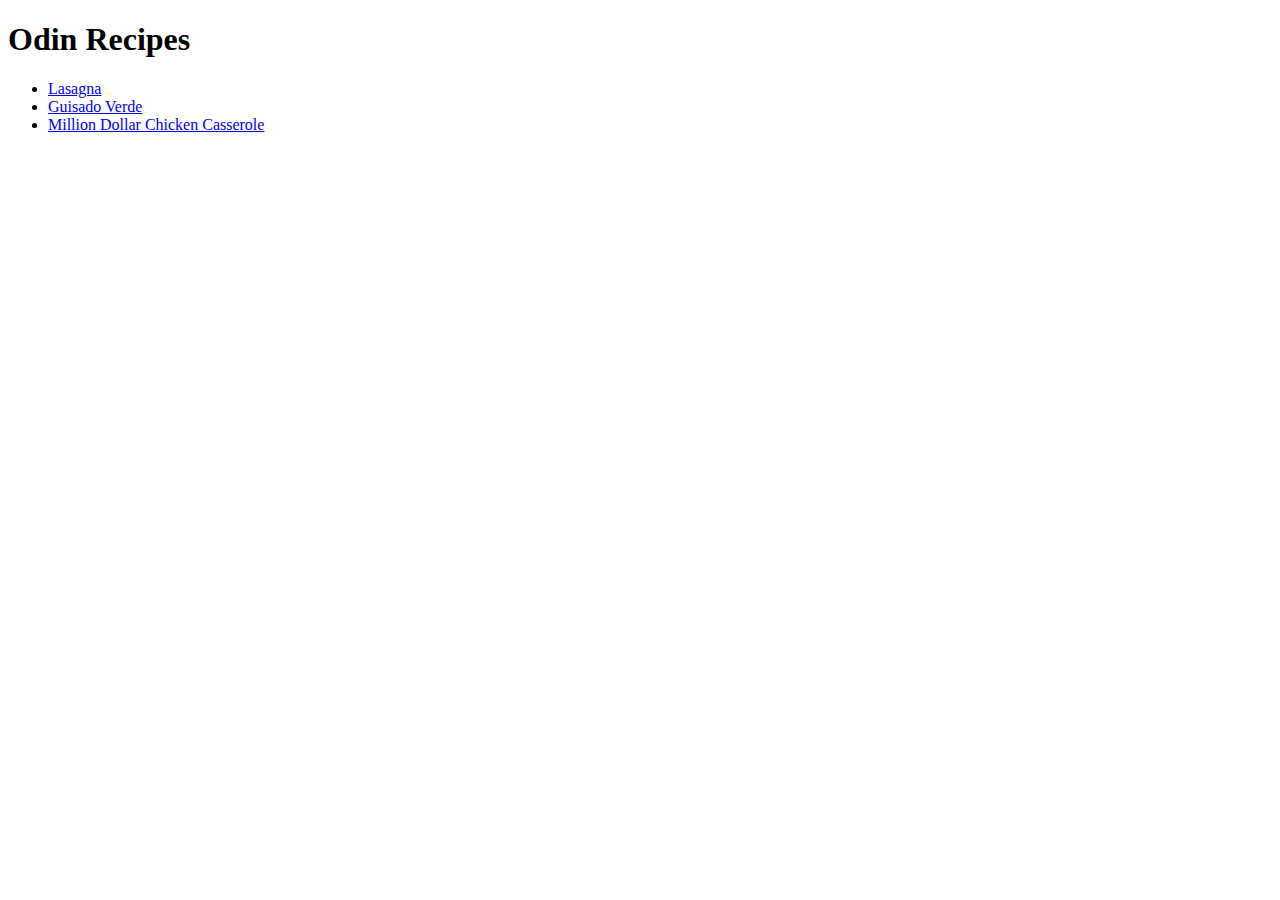
==== index.html @ b507db7c "Added html pages, images and updated the index" ====
<!DOCTYPE html>
<html lang="en">
<head>
    <meta charset="UTF-8">
    <meta http-equiv="X-UA-Compatible" content="IE=edge">
    <meta name="viewport" content="width=device-width, initial-scale=1.0">
    <title>Recipes</title>
</head>
<body>
    <h1>Odin Recipes</h1>
    <ul>
        <li><a href="recipes/lasagna.html">Lasagna</a></li>
        <li><a href="recipes/guisado.html">Guisado Verde</a></li>
        <li><a href="recipes/chicken.html">Million Dollar Chicken Casserole</a></li>
    </ul>
    
</body>
</html>
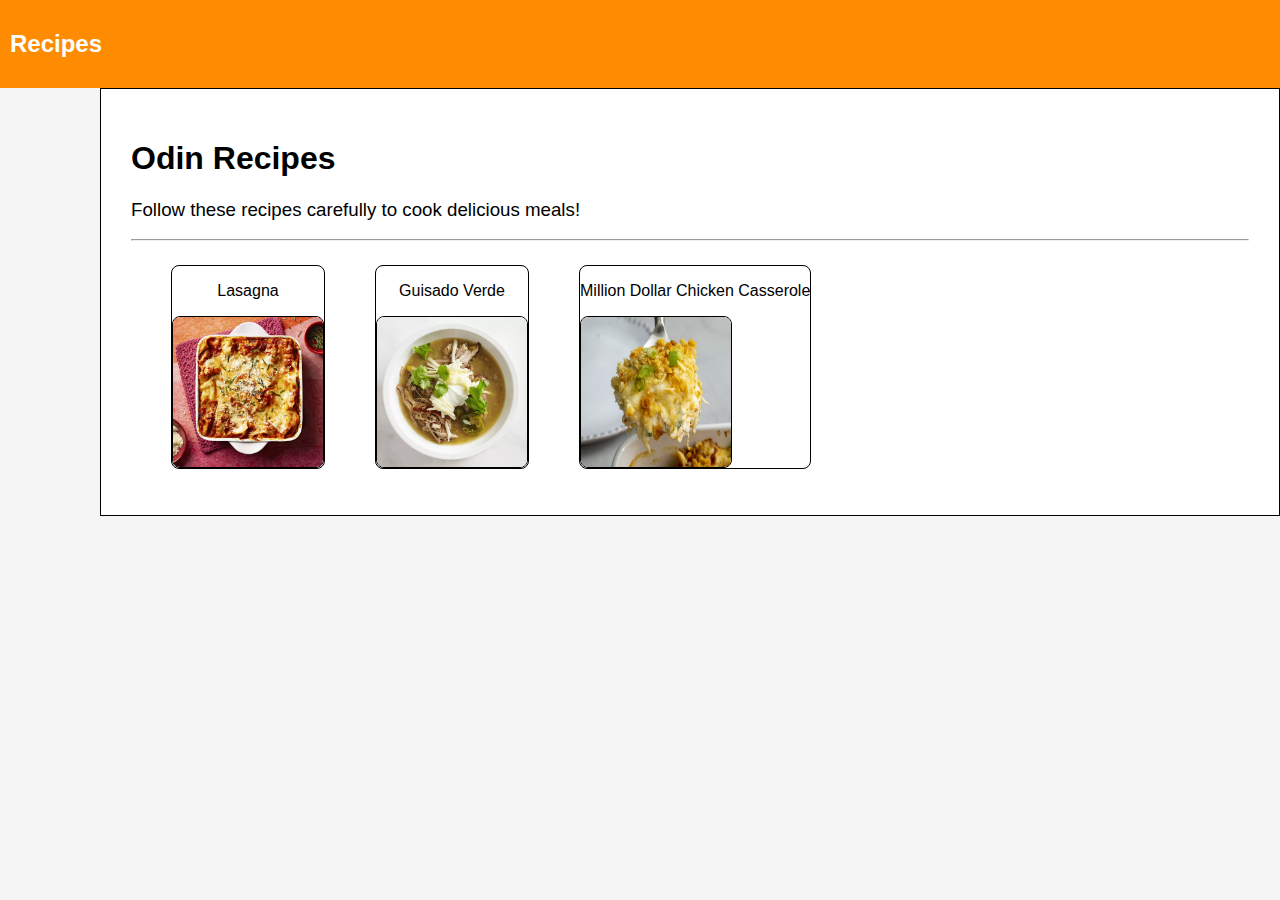
==== commit 931aa345: "Added styles.css and stylized index" ====
--- a/index.html
+++ b/index.html
@@ -1,18 +1,46 @@
 <!DOCTYPE html>
 <html lang="en">
+
 <head>
     <meta charset="UTF-8">
     <meta http-equiv="X-UA-Compatible" content="IE=edge">
     <meta name="viewport" content="width=device-width, initial-scale=1.0">
     <title>Recipes</title>
+    <link rel="stylesheet" href="/styles/styles.css">
 </head>
+
 <body>
-    <h1>Odin Recipes</h1>
-    <ul>
-        <li><a href="recipes/lasagna.html">Lasagna</a></li>
-        <li><a href="recipes/guisado.html">Guisado Verde</a></li>
-        <li><a href="recipes/chicken.html">Million Dollar Chicken Casserole</a></li>
-    </ul>
-    
+    <div class="bar">
+        <h2>Recipes</h2>
+    </div>
+    <div class="main">
+        <h1>Odin Recipes</h1>
+        <h3 style="font-weight:normal;">Follow these recipes carefully to cook delicious meals!</h3>
+        <hr>
+        <div>
+            <ul class="recipeList">
+                <li>
+                    <a href="recipes/lasagna.html" class="recipeItem">
+                        <p>Lasagna</p> 
+                        <img src="../images/lasagna.jpg" width="150" height="150">
+                    </a>
+                </li>
+                <li>
+                    <a href="recipes/guisado.html" class="recipeItem">
+                        <p>Guisado Verde</p>
+                        <img src="../images/guisado.jpg" width="150" height="150">
+                    </a>
+                </li>
+                <li>
+                    <a href="recipes/chicken.html" class="recipeItem">
+                        <p>Million Dollar Chicken Casserole</p> 
+                        <img src="../images/chicken.jpg" width="150" height="150">
+                    </a>
+                </li>
+            </ul>
+        </div>
+    </div>
+
 </body>
+
 </html>--- a/styles/styles.css
+++ b/styles/styles.css
@@ -0,0 +1,51 @@
+body {
+    margin: 0;
+    padding: 0;
+    background-color: rgb(245,245,245);
+    font-family: Arial, Helvetica, sans-serif;
+}
+
+.main {
+    padding: 30px;
+    margin-left: 100px;
+    background-color: white;
+    border: solid 1px black;
+}
+
+.bar {
+    background-color: darkorange;
+    color: white;
+    width:100%;
+    padding: 10px;
+    
+}
+
+.recipeList {
+    display: inline-grid;
+    grid-template-columns: auto auto auto auto;
+    column-gap: 50px;
+    list-style-type: none;
+}
+
+.recipeList li {
+    color: red;
+    padding: auto; 
+    border: solid 1px black;
+    border-radius: 8px;
+}
+
+.recipeItem {
+    display: grid;  
+    color: black;
+    text-decoration: none;
+    text-align: center;
+}
+
+.recipeItem img {
+    border: solid 1px black;
+    border-radius: 8px;
+}
+
+.recipeItem img:hover {
+    transform: scale(1.1); 
+  }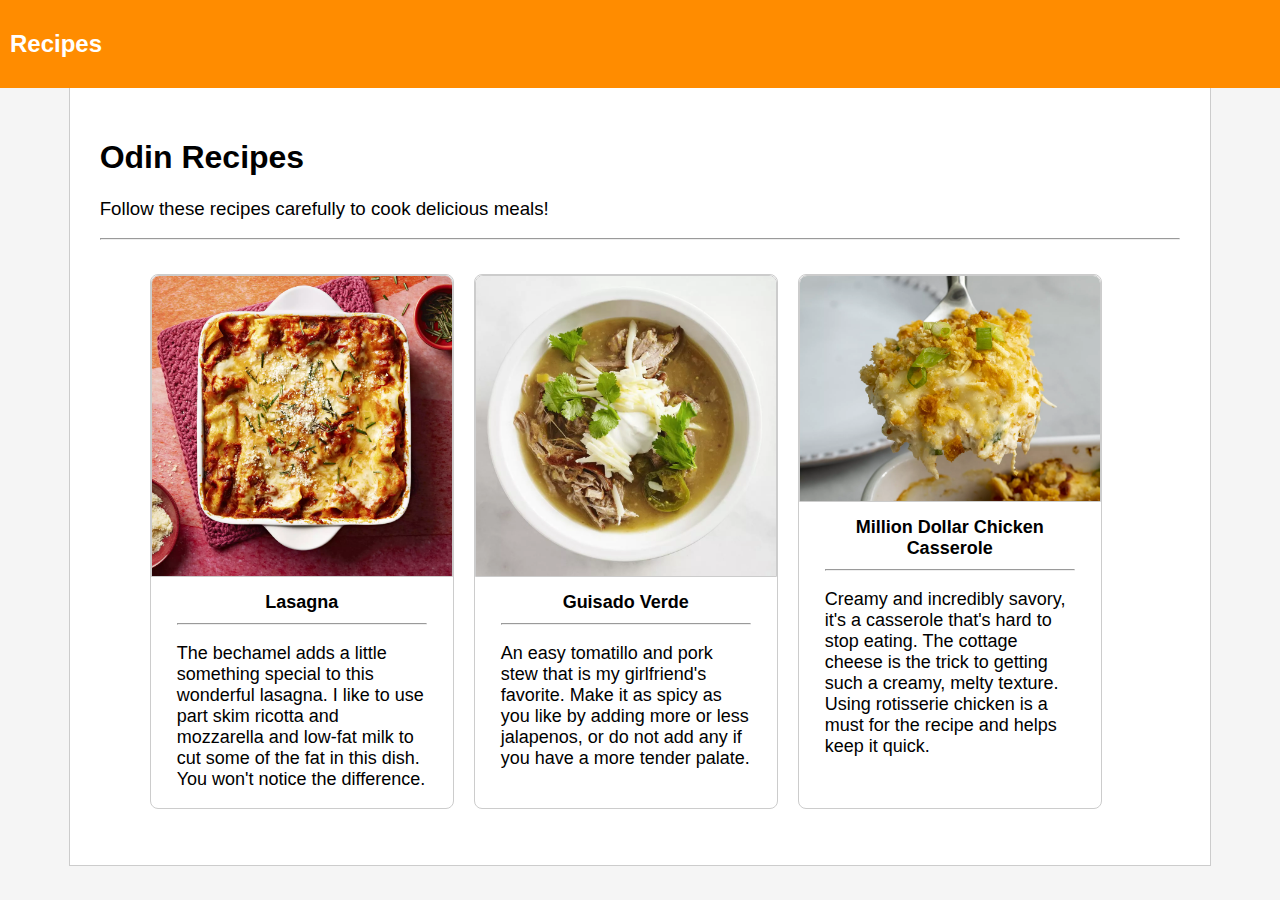
==== commit 1e1cf09b: "Updated styles.css and index" ====
--- a/index.html
+++ b/index.html
@@ -13,34 +13,68 @@
     <div class="bar">
         <h2>Recipes</h2>
     </div>
-    <div class="main">
-        <h1>Odin Recipes</h1>
-        <h3 style="font-weight:normal;">Follow these recipes carefully to cook delicious meals!</h3>
-        <hr>
-        <div>
-            <ul class="recipeList">
-                <li>
-                    <a href="recipes/lasagna.html" class="recipeItem">
-                        <p>Lasagna</p> 
-                        <img src="../images/lasagna.jpg" width="150" height="150">
-                    </a>
-                </li>
-                <li>
-                    <a href="recipes/guisado.html" class="recipeItem">
-                        <p>Guisado Verde</p>
-                        <img src="../images/guisado.jpg" width="150" height="150">
-                    </a>
-                </li>
-                <li>
-                    <a href="recipes/chicken.html" class="recipeItem">
-                        <p>Million Dollar Chicken Casserole</p> 
-                        <img src="../images/chicken.jpg" width="150" height="150">
-                    </a>
-                </li>
-            </ul>
+    <div class="row">
+        <div class="tCol1">
+
+        </div>
+        <div class="main">
+            <h1>Odin Recipes</h1>
+            <h3 style="font-weight:normal;">Follow these recipes carefully to cook delicious meals!</h3>
+            <hr>
+                <ul class="recipeList">
+                    <li>
+                        <a href="recipes/lasagna.html" class="recipeItem">
+                            <img src="../images/lasagna.jpg" width="300" height="300">
+                            <div class="recipeDescription">
+                                <h4>Lasagna</h4>
+                                <hr>
+                                <p class="autoSize">The bechamel adds a little something special to this wonderful
+                                    lasagna. I like to use
+                                    part
+                                    skim ricotta and mozzarella and low-fat milk to cut some of the fat in this dish.
+                                    You
+                                    won't
+                                    notice the difference.</p>
+                            </div>
+                        </a>
+                    </li>
+                    <li>
+                        <a href="recipes/guisado.html" class="recipeItem">
+                            <img src="../images/guisado.jpg" width="300" height="300">
+                            <div class="recipeDescription">
+                                <h4>Guisado Verde</h4>
+                                <hr>
+                                <p class="autoSize">An easy tomatillo and pork stew that is my girlfriend's favorite.
+                                    Make it as spicy as you
+                                    like by adding more or less jalapenos, or do not add any if you have a more tender
+                                    palate.
+                                </p>
+                            </div>
+                        </a>
+                    </li>
+                    <li>
+                        <a href="recipes/chicken.html" class="recipeItem">
+                            <img src="../images/chicken.jpg" width="300" height="300">
+                            <div class="recipeDescription">
+                                <h4>Million Dollar Chicken Casserole</h4>
+                                <hr>
+                                <p class="autoSize">Creamy and incredibly savory, it's a casserole that's hard to stop
+                                    eating. The
+                                    cottage
+                                    cheese
+                                    is the trick to getting such a creamy, melty texture. Using rotisserie chicken is a
+                                    must
+                                    for
+                                    the recipe and helps keep it quick.</p>
+                            </div>
+                        </a>
+                    </li>
+                </ul>
+        </div>
+        <div class="tCol3">
+
         </div>
     </div>
-
 </body>
 
 </html>--- a/styles/styles.css
+++ b/styles/styles.css
@@ -1,51 +1,99 @@
 body {
     margin: 0;
     padding: 0;
-    background-color: rgb(245,245,245);
+    background-color: rgb(245, 245, 245);
     font-family: Arial, Helvetica, sans-serif;
 }
 
+.row {
+    display: grid;
+}
+
 .main {
+    grid-column: 3 / span 2;
+    grid-row: 1;
     padding: 30px;
-    margin-left: 100px;
     background-color: white;
-    border: solid 1px black;
+    border: solid 1px #ccc;
+    border-top: none;
+}
+
+.tCol1 {
+    grid-column: 1 / span 2;
+    grid-row: 1;
+}
+
+.tCol3 {
+    grid-column: 5 / span 2;
+    grid-row: 1;
 }
 
 .bar {
     background-color: darkorange;
     color: white;
-    width:100%;
+    width: 100%;
     padding: 10px;
-    
+}
+
+.center-content{
+    display: flex;
+    text-align: center;
+    align-items: center;
+    justify-content: center;
 }
 
 .recipeList {
-    display: inline-grid;
-    grid-template-columns: auto auto auto auto;
-    column-gap: 50px;
+    display:inline-flex;
     list-style-type: none;
 }
 
 .recipeList li {
-    color: red;
-    padding: auto; 
-    border: solid 1px black;
+    border: solid 1px #ccc;
     border-radius: 8px;
+    margin: 10px;   
 }
 
 .recipeItem {
-    display: grid;  
+    display: block;
     color: black;
     text-decoration: none;
-    text-align: center;
+    font-size: large;
 }
 
-.recipeItem img {
-    border: solid 1px black;
-    border-radius: 8px;
+.recipeDescription {
+    display: block;
+    max-width:250px;
+    margin-right:auto;
+    margin-left:auto;
 }
 
-.recipeItem img:hover {
-    transform: scale(1.1); 
-  }+.recipeDescription h4 {
+    text-align:center;
+    margin: 10px;
+}
+
+.recipeDescription hr {
+    padding: 0;
+    margin: 0;
+    color: #ccc;
+}
+
+@media screen and (max-width: 950px) {
+    .autoSize {
+      display: none;
+    }
+  }
+
+  img {
+    max-width: 100%;
+    height: auto;
+  }
+
+.recipeItem img {
+    border: solid 1px #ccc;
+    border-radius: 8px 8px 0 0;
+}
+
+.recipeItem:hover {
+    transform: scale(1.1);
+}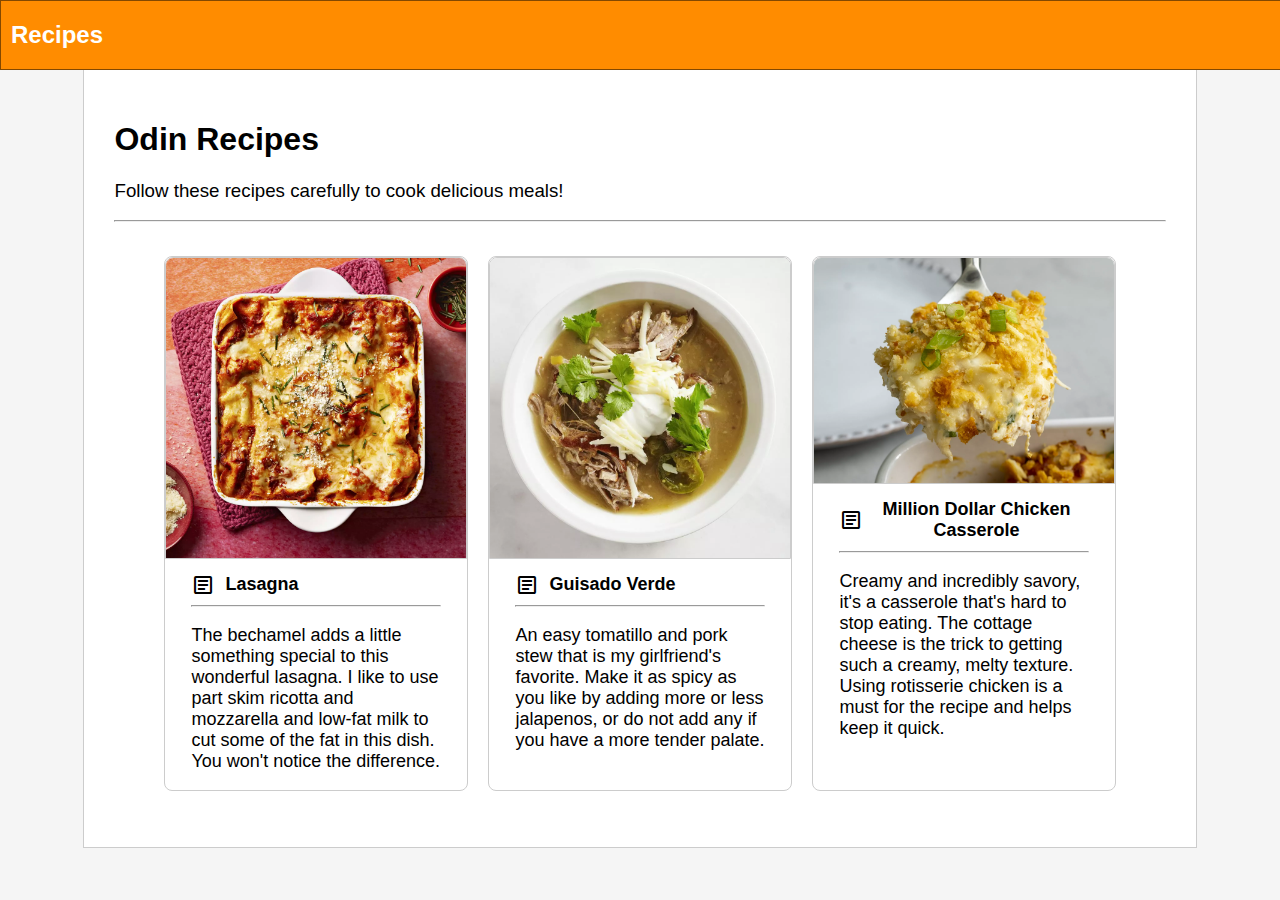
==== commit 4daff1cb: "Stylized recipe pages, index and updated styles" ====
--- a/index.html
+++ b/index.html
@@ -7,13 +7,15 @@
     <meta name="viewport" content="width=device-width, initial-scale=1.0">
     <title>Recipes</title>
     <link rel="stylesheet" href="/styles/styles.css">
+    <link rel="stylesheet"
+        href="https://fonts.googleapis.com/css2?family=Material+Symbols+Outlined:opsz,wght,FILL,GRAD@20..48,100..700,0..1,-50..200" />
 </head>
 
 <body>
-    <div class="bar">
+    <div class="indexBar">
         <h2>Recipes</h2>
     </div>
-    <div class="row">
+    <div class="row" style="margin-top:0;">
         <div class="tCol1">
 
         </div>
@@ -21,55 +23,70 @@
             <h1>Odin Recipes</h1>
             <h3 style="font-weight:normal;">Follow these recipes carefully to cook delicious meals!</h3>
             <hr>
-                <ul class="recipeList">
-                    <li>
-                        <a href="recipes/lasagna.html" class="recipeItem">
-                            <img src="../images/lasagna.jpg" width="300" height="300">
-                            <div class="recipeDescription">
+            <ul class="recipeList">
+                <li>
+                    <a href="recipes/lasagna.html" class="recipeItem">
+                        <img src="../images/lasagna.jpg" width="300" height="300">
+                        <div class="recipeDescription">
+                            <div class="recipeDescriptionHeader">
+                                <span class="material-symbols-outlined">
+                                    article
+                                </span>
                                 <h4>Lasagna</h4>
-                                <hr>
-                                <p class="autoSize">The bechamel adds a little something special to this wonderful
-                                    lasagna. I like to use
-                                    part
-                                    skim ricotta and mozzarella and low-fat milk to cut some of the fat in this dish.
-                                    You
-                                    won't
-                                    notice the difference.</p>
                             </div>
-                        </a>
-                    </li>
-                    <li>
-                        <a href="recipes/guisado.html" class="recipeItem">
-                            <img src="../images/guisado.jpg" width="300" height="300">
-                            <div class="recipeDescription">
+                            <hr class="autoSize">
+                            <p class="autoSize">The bechamel adds a little something special to this wonderful
+                                lasagna. I like to use
+                                part
+                                skim ricotta and mozzarella and low-fat milk to cut some of the fat in this dish.
+                                You
+                                won't
+                                notice the difference.</p>
+                        </div>
+                    </a>
+                </li>
+                <li>
+                    <a href="recipes/guisado.html" class="recipeItem">
+                        <img src="../images/guisado.jpg" width="300" height="300">
+                        <div class="recipeDescription">
+                            <div class="recipeDescriptionHeader">
+                                <span class="material-symbols-outlined">
+                                    article
+                                </span>
                                 <h4>Guisado Verde</h4>
-                                <hr>
-                                <p class="autoSize">An easy tomatillo and pork stew that is my girlfriend's favorite.
-                                    Make it as spicy as you
-                                    like by adding more or less jalapenos, or do not add any if you have a more tender
-                                    palate.
-                                </p>
                             </div>
-                        </a>
-                    </li>
-                    <li>
-                        <a href="recipes/chicken.html" class="recipeItem">
-                            <img src="../images/chicken.jpg" width="300" height="300">
-                            <div class="recipeDescription">
+                            <hr class="autoSize">
+                            <p class="autoSize">An easy tomatillo and pork stew that is my girlfriend's favorite.
+                                Make it as spicy as you
+                                like by adding more or less jalapenos, or do not add any if you have a more tender
+                                palate.
+                            </p>
+                        </div>
+                    </a>
+                </li>
+                <li>
+                    <a href="recipes/chicken.html" class="recipeItem">
+                        <img src="../images/chicken.jpg" width="300" height="300">
+                        <div class="recipeDescription">
+                            <div class="recipeDescriptionHeader">
+                                <span class="material-symbols-outlined">
+                                    article
+                                </span>
                                 <h4>Million Dollar Chicken Casserole</h4>
-                                <hr>
-                                <p class="autoSize">Creamy and incredibly savory, it's a casserole that's hard to stop
-                                    eating. The
-                                    cottage
-                                    cheese
-                                    is the trick to getting such a creamy, melty texture. Using rotisserie chicken is a
-                                    must
-                                    for
-                                    the recipe and helps keep it quick.</p>
                             </div>
-                        </a>
-                    </li>
-                </ul>
+                            <hr class="autoSize">
+                            <p class="autoSize">Creamy and incredibly savory, it's a casserole that's hard to stop
+                                eating. The
+                                cottage
+                                cheese
+                                is the trick to getting such a creamy, melty texture. Using rotisserie chicken is a
+                                must
+                                for
+                                the recipe and helps keep it quick.</p>
+                        </div>
+                    </a>
+                </li>
+            </ul>
         </div>
         <div class="tCol3">
 
--- a/styles/styles.css
+++ b/styles/styles.css
@@ -7,10 +7,17 @@
 
 .row {
     display: grid;
+    margin-top: 50px;
+}
+
+.tCol1 {
+    grid-column: 1 / span 3;
+    grid-row: 1;
+    padding: 30px;
 }
 
 .main {
-    grid-column: 3 / span 2;
+    grid-column: 4 / span 5;
     grid-row: 1;
     padding: 30px;
     background-color: white;
@@ -18,28 +25,47 @@
     border-top: none;
 }
 
-.tCol1 {
-    grid-column: 1 / span 2;
+.tCol3 {
+    grid-column: 9 / span 3;
     grid-row: 1;
+    padding: 30px;
 }
 
-.tCol3 {
-    grid-column: 5 / span 2;
-    grid-row: 1;
+.indexBar {
+    display: flex;
+    background-color: darkorange;
+    border: solid 1px rgb(131, 72, 0);
+    color: white;
+    width: 100%;
+    padding-left: 10px; 
 }
 
 .bar {
+    overflow: hidden;
+    position: fixed;
+    top: 0;
+    display: flex;
     background-color: darkorange;
+    border: solid 1px rgb(131, 72, 0);
     color: white;
     width: 100%;
-    padding: 10px;
+    padding-left: 10px; 
+}
+
+.bar a {
+    text-decoration: none;
+    color: white;
+    display:flex;
+    align-items: center;
+}
+
+.bar a:hover {
+    transform: scale(1.2);
 }
 
 .center-content{
     display: flex;
-    text-align: center;
     align-items: center;
-    justify-content: center;
 }
 
 .recipeList {
@@ -78,6 +104,11 @@
     color: #ccc;
 }
 
+.recipeDescriptionHeader {
+    display: flex;
+    align-items: center;
+}
+
 @media screen and (max-width: 950px) {
     .autoSize {
       display: none;
@@ -96,4 +127,36 @@
 
 .recipeItem:hover {
     transform: scale(1.1);
+}
+
+.recipeHeader{
+
+}
+
+.recipeHeader h3{
+    text-align:center;
+}
+
+.recipeHeader img {
+    border: solid 1px #ccc;
+    border-radius:8px;
+    float:left;
+    margin: 15px;
+}
+
+.ogBox {
+    background-color: darkorange;
+    color: white;
+    border: solid 1px rgb(131, 72, 0);
+    border-radius:10px;
+    margin: 15px;
+    float:left;
+}
+
+.stepList li{
+    background-color: rgb(240, 240, 240);
+    padding: 10px;
+    margin: 5px;
+    border: 1px solid #ccc;
+    border-radius:10px;
 }